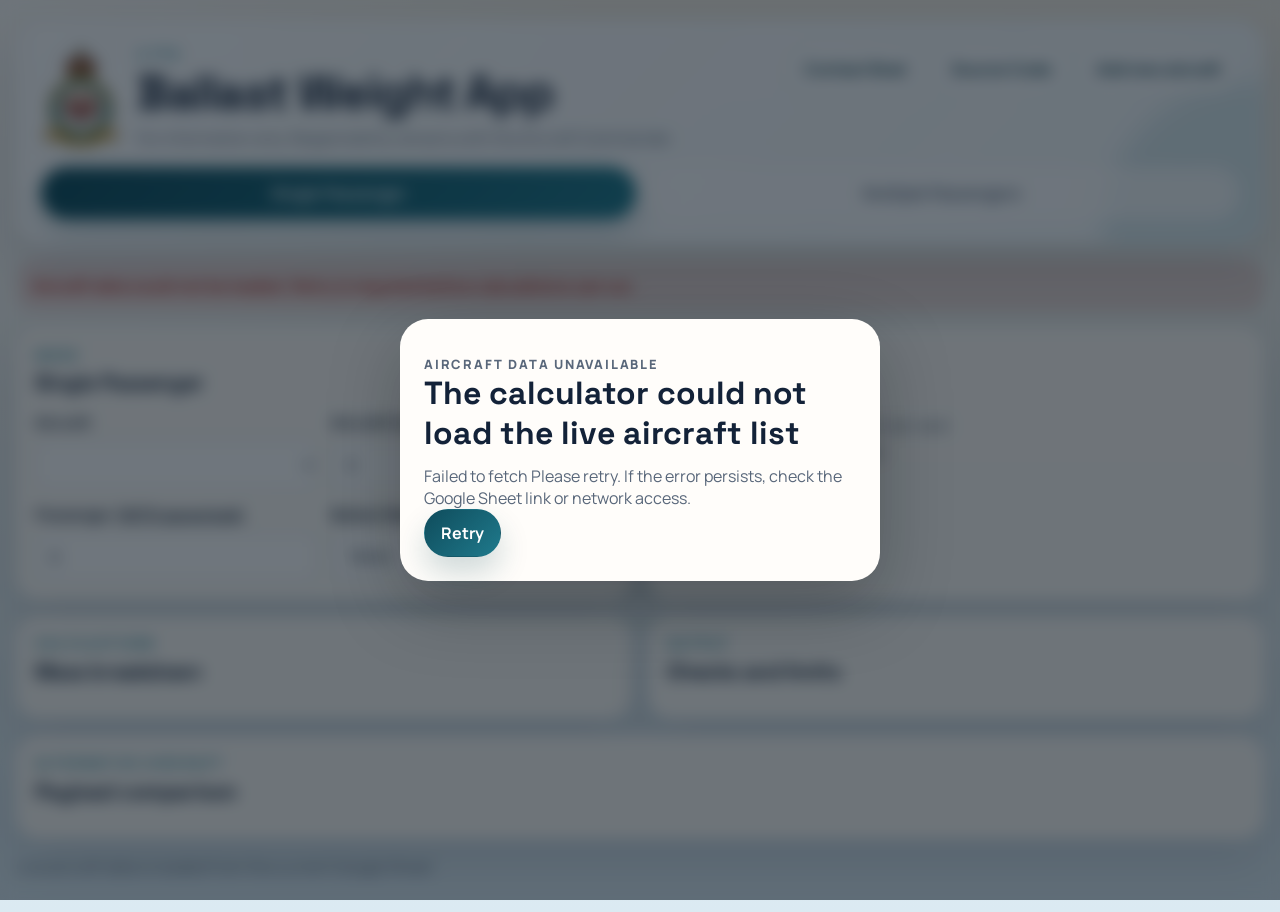
==== index.html @ dc532817 "as github page" ====
<!DOCTYPE html>
<html lang="en">
  <head>
    <meta charset="utf-8">
    <meta name="viewport" content="width=device-width, initial-scale=1">
    <meta
      name="description"
      content="2 FTS ballast weight calculator for glider pilots, including single-passenger and multiple-passenger planning."
    >
    <title>2 FTS Ballast Weight App</title>
    <link rel="stylesheet" href="assets/styles.css">
    <script defer src="assets/vendor/jspdf.umd.min.js"></script>
    <script defer src="assets/vendor/jspdf.plugin.autotable.min.js"></script>
    <script defer src="assets/app.js"></script>
  </head>
  <body>
    <noscript>
      <div class="noscript-banner">
        JavaScript is required to use this calculator.
      </div>
    </noscript>

    <div id="loadOverlay" class="load-overlay is-active" role="alert" aria-live="assertive">
      <div class="load-card">
        <p id="loadEyebrow" class="hero__eyebrow">Loading aircraft data</p>
        <h2 id="loadTitle">Preparing the ballast calculator</h2>
        <p id="loadMessage">
          Please wait while the latest aircraft data is retrieved.
        </p>
        <button id="retryLoadButton" class="button button--primary" type="button" hidden>
          Retry
        </button>
      </div>
    </div>

    <div class="page-shell">
      <header class="hero">
        <div class="hero__top">
          <div class="hero__brand">
            <img
              class="hero__image"
              src="www/2FTS KC.png"
              alt="2 FTS crest"
              width="80"
              height="100"
            >
            <div class="hero__copy">
              <p class="hero__eyebrow">2 FTS</p>
              <h1>Ballast Weight App</h1>
              <p class="hero__lead">
                For information only. Responsibility remains with the Aircraft Commander.
              </p>
            </div>
          </div>

          <div class="hero__links">
            <a class="button button--ghost" href="mailto:bradley.kennedy100@rafac.mod.gov.uk">
              Contact Brad
            </a>
            <a
              class="button button--ghost"
              href="https://github.com/b-kennedy0/2FTS-BallastWeight"
              target="_blank"
              rel="noreferrer"
            >
              Source Code
            </a>
            <a
              class="button button--ghost"
              href="https://docs.google.com/forms/d/e/1FAIpQLSdZUL2xQoC6--gYshqy-mRN6uogpsxnZMvVtqh0qOgCmbNavg/viewform?usp=sf_link"
              target="_blank"
              rel="noreferrer"
            >
              Add new aircraft
            </a>
          </div>
        </div>

        <div class="mode-toggle" role="tablist" aria-label="Calculator mode">
          <button
            id="modeSingleButton"
            class="mode-toggle__button is-active"
            type="button"
            role="tab"
            aria-selected="true"
            data-mode="single"
          >
            Single Passenger
          </button>
          <button
            id="modeMultiButton"
            class="mode-toggle__button"
            type="button"
            role="tab"
            aria-selected="false"
            data-mode="multi"
          >
            Multiple Passengers
          </button>
        </div>
      </header>

      <main>
        <section id="statusBanner" class="status-banner is-hidden" aria-live="polite"></section>

        <section id="singleModePanel" class="mode-panel">
          <div class="mode-grid mode-grid--single">
            <article class="card">
              <div class="card__header">
                <div>
                  <p class="card__eyebrow">Mode</p>
                  <h2>Single Passenger</h2>
                </div>
              </div>

              <div class="field-grid">
                <label class="field">
                  <span>Aircraft</span>
                  <select id="singleAircraftSelect" aria-label="Aircraft"></select>
                </label>

                <label class="field">
                  <span>Aircraft Commander <u>(WITH parachute)</u></span>
                  <input
                    id="singleCommanderInput"
                    type="number"
                    min="0"
                    max="120"
                    step="1"
                    inputmode="decimal"
                    value="0"
                  >
                </label>

                <label class="field">
                  <span>Passenger <u>(WITH parachute)</u></span>
                  <input
                    id="singlePassengerInput"
                    type="number"
                    min="0"
                    max="120"
                    step="1"
                    inputmode="decimal"
                    value="0"
                  >
                </label>

                <label class="field">
                  <span>Ballast Weights</span>
                  <select id="singleBallastSelect" aria-label="Ballast Weights">
                    <option value="0">None</option>
                    <option value="1">One</option>
                    <option value="2">Two</option>
                  </select>
                </label>
              </div>
            </article>

            <article class="card">
              <div class="card__header">
                <div>
                  <p class="card__eyebrow">Assumptions</p>
                  <h2>Sortie setup</h2>
                </div>
              </div>
              <ul class="assumption-list">
                <li>Aircraft Commander in the rear seat</li>
                <li>Passenger in the front seat</li>
                <li>Nil carry-on items</li>
              </ul>
            </article>

            <article class="card">
              <div class="card__header">
                <div>
                  <p class="card__eyebrow">Calculations</p>
                  <h2>Mass breakdown</h2>
                </div>
              </div>
              <div id="singleCalculations" class="metric-list"></div>
            </article>

            <article class="card">
              <div class="card__header">
                <div>
                  <p class="card__eyebrow">Output</p>
                  <h2>Checks and limits</h2>
                </div>
              </div>
              <div id="singleOutput" class="status-list"></div>
            </article>

            <article class="card card--wide">
              <div class="card__header">
                <div>
                  <p class="card__eyebrow">Alternative aircraft</p>
                  <h2>Payload comparison</h2>
                </div>
              </div>
              <div id="altAircraftTable" class="table-shell"></div>
            </article>
          </div>
        </section>

        <section id="multiModePanel" class="mode-panel" hidden>
          <div class="mode-grid mode-grid--multi">
            <article class="card">
              <div class="card__header">
                <div>
                  <p class="card__eyebrow">Passenger list</p>
                  <h2>Multiple Passengers</h2>
                </div>
              </div>

              <div class="field-grid">
                <label class="field">
                  <span>Number of passengers</span>
                  <input
                    id="passengerCountInput"
                    type="number"
                    min="1"
                    max="50"
                    step="1"
                    inputmode="numeric"
                    value="10"
                  >
                </label>
              </div>

              <label class="toggle-row" for="multiAircraftToggle">
                <input id="multiAircraftToggle" type="checkbox">
                <span>Set Aircraft Ballasts</span>
              </label>

              <p class="helper-text">
                Enable this to configure aircraft-specific commander weights and ballast settings for
                allocation in the Multiple Passengers summary.
              </p>

              <div class="action-row">
                <button id="saveSummaryButton" class="button button--primary" type="button">
                  Save Summary
                </button>
                <button id="resetMultiButton" class="button button--ghost" type="button">
                  Reset
                </button>
              </div>
            </article>

            <article class="card card--wide">
              <div class="card__header">
                <div>
                  <p class="card__eyebrow">Passenger list</p>
                  <h2>Names and weights</h2>
                </div>
              </div>

              <div class="passenger-head">
                <div>Name</div>
                <div>Weight WITH Parachute</div>
              </div>

              <div id="passengerInputs" class="passenger-list"></div>
            </article>

            <article id="aircraftConfigCard" class="card card--wide" hidden>
              <div class="card__header">
                <div>
                  <p class="card__eyebrow">Aircraft configuration</p>
                  <h2>Set Aircraft Ballasts</h2>
                </div>
              </div>

              <p class="helper-text">
                Include the aircraft you want to consider. Each included aircraft needs an Aircraft
                Commander weight and a ballast setting before it can be used for allocation.
              </p>

              <div id="aircraftConfigList" class="aircraft-config-list"></div>
            </article>

            <article class="card card--wide">
              <div class="card__header">
                <div>
                  <p class="card__eyebrow">Passenger ballast summary</p>
                  <h2>Output table</h2>
                </div>
              </div>
              <div id="multiSummaryTable" class="table-shell"></div>
            </article>
          </div>
        </section>
      </main>

      <footer class="footer">
        <p id="dataFootnote">
          Live aircraft data is loaded from the current Google Sheet.
        </p>
      </footer>
    </div>
  </body>
</html>
---- assets/styles.css ----
@import url("https://fonts.googleapis.com/css2?family=Manrope:wght@400;500;600;700;800&family=Space+Grotesk:wght@500;700&display=swap");

:root {
  --bg-top: #f4efe4;
  --bg-bottom: #dbeaf2;
  --panel: rgba(255, 252, 247, 0.92);
  --panel-strong: #fffdfa;
  --ink: #132238;
  --muted: #59677a;
  --line: rgba(19, 34, 56, 0.12);
  --line-strong: rgba(19, 34, 56, 0.2);
  --brand: #0f4c5c;
  --brand-strong: #093847;
  --accent: #1f7a8c;
  --accent-soft: rgba(31, 122, 140, 0.1);
  --success: #0b7a4d;
  --success-soft: rgba(11, 122, 77, 0.12);
  --warning: #b45f06;
  --warning-soft: rgba(180, 95, 6, 0.14);
  --danger: #b42318;
  --danger-soft: rgba(180, 35, 24, 0.12);
  --info: #1d4ed8;
  --info-soft: rgba(29, 78, 216, 0.1);
  --shadow: 0 20px 48px rgba(15, 27, 48, 0.12);
  --radius-lg: 24px;
  --radius-md: 18px;
  --radius-sm: 12px;
}

* {
  box-sizing: border-box;
}

html {
  scroll-behavior: smooth;
}

body {
  margin: 0;
  min-height: 100vh;
  font-family: "Manrope", "Segoe UI", sans-serif;
  color: var(--ink);
  background:
    radial-gradient(circle at top left, rgba(255, 255, 255, 0.75), transparent 38%),
    linear-gradient(180deg, var(--bg-top) 0%, var(--bg-bottom) 100%);
}

button,
input,
select {
  font: inherit;
}

a {
  color: var(--brand-strong);
}

.page-shell {
  width: min(1200px, calc(100% - 1.5rem));
  margin: 0 auto;
  padding: 1rem 0 2rem;
}

.hero {
  position: relative;
  padding: 1.25rem;
  border: 1px solid rgba(255, 255, 255, 0.7);
  border-radius: 28px;
  background:
    linear-gradient(135deg, rgba(255, 255, 255, 0.94), rgba(245, 250, 252, 0.92)),
    linear-gradient(180deg, rgba(15, 76, 92, 0.08), transparent);
  box-shadow: var(--shadow);
  overflow: hidden;
}

.hero::after {
  content: "";
  position: absolute;
  inset: auto -8rem -8rem auto;
  width: 18rem;
  aspect-ratio: 1;
  border-radius: 50%;
  background: rgba(31, 122, 140, 0.12);
  filter: blur(10px);
}

.hero__top {
  position: relative;
  display: grid;
  gap: 1rem;
  z-index: 1;
}

.hero__brand {
  display: flex;
  align-items: center;
  gap: 1rem;
}

.hero__image {
  flex: 0 0 auto;
  width: 80px;
  height: 100px;
  object-fit: contain;
}

.hero__copy h1 {
  margin: 0;
  font-family: "Space Grotesk", "Manrope", sans-serif;
  font-size: clamp(1.8rem, 4.5vw, 3rem);
  line-height: 1;
  letter-spacing: -0.03em;
}

.hero__eyebrow,
.card__eyebrow {
  margin: 0 0 0.35rem;
  font-size: 0.8rem;
  font-weight: 800;
  letter-spacing: 0.14em;
  text-transform: uppercase;
  color: var(--accent);
}

.hero__lead {
  max-width: 42rem;
  margin: 0.65rem 0 0;
  color: var(--muted);
  font-size: 1rem;
}

.hero__links {
  display: flex;
  flex-wrap: wrap;
  gap: 0.65rem;
}

.mode-toggle {
  position: relative;
  z-index: 1;
  display: grid;
  grid-template-columns: repeat(2, minmax(0, 1fr));
  gap: 0.5rem;
  margin-top: 1.1rem;
}

.mode-toggle__button {
  border: 1px solid transparent;
  border-radius: 999px;
  padding: 0.9rem 1rem;
  background: rgba(255, 255, 255, 0.65);
  color: var(--muted);
  font-weight: 700;
  cursor: pointer;
  transition: transform 160ms ease, background 160ms ease, color 160ms ease, border-color 160ms ease;
}

.mode-toggle__button:hover,
.mode-toggle__button:focus-visible {
  transform: translateY(-1px);
  border-color: rgba(15, 76, 92, 0.25);
  outline: none;
}

.mode-toggle__button.is-active {
  background: linear-gradient(135deg, var(--brand), var(--accent));
  color: #ffffff;
  box-shadow: 0 12px 28px rgba(15, 76, 92, 0.24);
}

.button {
  display: inline-flex;
  align-items: center;
  justify-content: center;
  gap: 0.5rem;
  min-height: 2.85rem;
  padding: 0.75rem 1rem;
  border: 1px solid transparent;
  border-radius: 999px;
  font-weight: 700;
  text-decoration: none;
  cursor: pointer;
  transition: transform 160ms ease, box-shadow 160ms ease, background 160ms ease, color 160ms ease;
}

.button:hover,
.button:focus-visible {
  transform: translateY(-1px);
  outline: none;
}

.button--primary {
  background: linear-gradient(135deg, var(--brand), var(--accent));
  color: #ffffff;
  box-shadow: 0 16px 30px rgba(15, 76, 92, 0.2);
}

.button--ghost {
  border-color: rgba(15, 76, 92, 0.16);
  background: rgba(255, 255, 255, 0.7);
  color: var(--brand-strong);
}

main {
  margin-top: 1rem;
}

.mode-panel {
  animation: panel-in 220ms ease;
}

@keyframes panel-in {
  from {
    opacity: 0;
    transform: translateY(10px);
  }

  to {
    opacity: 1;
    transform: translateY(0);
  }
}

.mode-grid {
  display: grid;
  gap: 1rem;
}

.card {
  padding: 1.1rem;
  border: 1px solid rgba(255, 255, 255, 0.72);
  border-radius: var(--radius-lg);
  background: var(--panel);
  box-shadow: var(--shadow);
  backdrop-filter: blur(14px);
}

.card__header {
  display: flex;
  align-items: start;
  justify-content: space-between;
  gap: 1rem;
  margin-bottom: 1rem;
}

.card__header h2 {
  margin: 0;
  font-family: "Space Grotesk", "Manrope", sans-serif;
  font-size: clamp(1.05rem, 2.2vw, 1.35rem);
  letter-spacing: -0.02em;
}

.field-grid {
  display: grid;
  gap: 0.9rem;
}

.field {
  display: grid;
  gap: 0.45rem;
}

.field span {
  font-size: 0.93rem;
  font-weight: 700;
}

.field input,
.field select,
.passenger-row input,
.aircraft-config-card input,
.aircraft-config-card select {
  width: 100%;
  min-height: 3rem;
  padding: 0.75rem 0.9rem;
  border: 1px solid var(--line-strong);
  border-radius: var(--radius-sm);
  background: rgba(255, 255, 255, 0.86);
  color: var(--ink);
  transition: border-color 160ms ease, box-shadow 160ms ease, background 160ms ease;
}

.field input:focus-visible,
.field select:focus-visible,
.passenger-row input:focus-visible,
.aircraft-config-card input:focus-visible,
.aircraft-config-card select:focus-visible {
  border-color: rgba(31, 122, 140, 0.6);
  box-shadow: 0 0 0 4px rgba(31, 122, 140, 0.14);
  outline: none;
}

.assumption-list {
  margin: 0;
  padding-left: 1.2rem;
  color: var(--muted);
  line-height: 1.65;
}

.metric-list {
  display: grid;
  gap: 0.8rem;
}

.metric {
  display: grid;
  gap: 0.2rem;
  padding: 0.85rem 0.95rem;
  border: 1px solid var(--line);
  border-radius: var(--radius-md);
  background: rgba(255, 255, 255, 0.58);
}

.metric__label {
  font-size: 0.82rem;
  font-weight: 700;
  letter-spacing: 0.04em;
  text-transform: uppercase;
  color: var(--muted);
}

.metric__value {
  font-size: 1.05rem;
  font-weight: 800;
  color: var(--ink);
}

.metric__note {
  font-size: 0.82rem;
  color: var(--muted);
}

.metric--danger {
  border-color: rgba(180, 35, 24, 0.22);
  background: var(--danger-soft);
}

.metric--danger .metric__value {
  color: var(--danger);
}

.status-list {
  display: grid;
  gap: 0.75rem;
}

.status-item {
  display: grid;
  grid-template-columns: auto 1fr;
  gap: 0.8rem;
  align-items: start;
  padding: 0.9rem 1rem;
  border-radius: var(--radius-md);
  border: 1px solid transparent;
  background: rgba(255, 255, 255, 0.62);
}

.status-item__dot {
  width: 0.9rem;
  height: 0.9rem;
  margin-top: 0.25rem;
  border-radius: 50%;
  background: currentColor;
  box-shadow: 0 0 0 6px currentColor;
  opacity: 0.18;
}

.status-item__content {
  display: grid;
  gap: 0.1rem;
}

.status-item__title {
  font-size: 0.84rem;
  font-weight: 800;
  letter-spacing: 0.08em;
  text-transform: uppercase;
}

.status-item__text {
  font-size: 0.98rem;
  font-weight: 700;
}

.status-item--success {
  color: var(--success);
  border-color: rgba(11, 122, 77, 0.15);
  background: var(--success-soft);
}

.status-item--warning {
  color: var(--warning);
  border-color: rgba(180, 95, 6, 0.18);
  background: var(--warning-soft);
}

.status-item--danger {
  color: var(--danger);
  border-color: rgba(180, 35, 24, 0.16);
  background: var(--danger-soft);
}

.status-item--info {
  color: var(--info);
  border-color: rgba(29, 78, 216, 0.15);
  background: var(--info-soft);
}

.table-shell {
  overflow-x: auto;
}

.data-table {
  width: 100%;
  border-collapse: collapse;
  min-width: 42rem;
}

.data-table th,
.data-table td {
  padding: 0.85rem 0.9rem;
  border-bottom: 1px solid var(--line);
  text-align: left;
  vertical-align: top;
}

.data-table th {
  position: sticky;
  top: 0;
  background: rgba(245, 250, 252, 0.96);
  font-size: 0.8rem;
  font-weight: 800;
  letter-spacing: 0.08em;
  text-transform: uppercase;
  color: var(--muted);
}

.data-table tbody tr:nth-child(even) {
  background: rgba(255, 255, 255, 0.42);
}

.pill {
  display: inline-flex;
  align-items: center;
  justify-content: center;
  min-width: 4.6rem;
  padding: 0.4rem 0.7rem;
  border-radius: 999px;
  font-size: 0.78rem;
  font-weight: 800;
  letter-spacing: 0.05em;
  text-transform: uppercase;
}

.pill--ok {
  color: var(--success);
  background: var(--success-soft);
}

.pill--alert {
  color: var(--danger);
  background: var(--danger-soft);
}

.helper-text,
.validation-note,
.footer p {
  margin: 0;
  color: var(--muted);
  line-height: 1.55;
}

.action-row {
  display: flex;
  flex-wrap: wrap;
  gap: 0.7rem;
  margin-top: 1rem;
}

.toggle-row {
  display: inline-flex;
  align-items: center;
  gap: 0.75rem;
  margin-top: 1rem;
  font-weight: 800;
  color: var(--brand-strong);
}

.toggle-row input {
  width: 1.1rem;
  height: 1.1rem;
}

.passenger-head,
.passenger-row {
  display: grid;
  grid-template-columns: minmax(0, 1fr) minmax(132px, 160px);
  gap: 0.75rem;
}

.passenger-head {
  margin-bottom: 0.6rem;
  padding: 0 0.2rem;
  font-size: 0.85rem;
  font-weight: 800;
  color: var(--muted);
}

.passenger-list,
.aircraft-config-list {
  display: grid;
  gap: 0.75rem;
}

.passenger-row {
  padding: 0.9rem;
  border: 1px solid var(--line);
  border-radius: var(--radius-md);
  background: rgba(255, 255, 255, 0.6);
}

.aircraft-config-card {
  display: grid;
  gap: 0.9rem;
  padding: 1rem;
  border: 1px solid var(--line);
  border-radius: var(--radius-md);
  background: rgba(255, 255, 255, 0.68);
}

.aircraft-config-card__top {
  display: flex;
  align-items: start;
  justify-content: space-between;
  gap: 0.75rem;
}

.aircraft-config-card__name {
  margin: 0;
  font-size: 1.02rem;
  font-weight: 800;
}

.aircraft-config-card__weight {
  font-size: 0.88rem;
  color: var(--muted);
}

.aircraft-config-card__fields {
  display: grid;
  gap: 0.8rem;
}

.aircraft-config-card__include {
  display: inline-flex;
  align-items: center;
  gap: 0.65rem;
  font-weight: 800;
  color: var(--brand-strong);
}

.aircraft-config-card__include input {
  width: 1.1rem;
  height: 1.1rem;
  min-height: auto;
  padding: 0;
}

.aircraft-config-card.is-inactive {
  opacity: 0.72;
}

.aircraft-config-card.is-invalid {
  border-color: rgba(180, 95, 6, 0.28);
  background: rgba(255, 248, 239, 0.92);
}

.aircraft-config-card.is-valid {
  border-color: rgba(11, 122, 77, 0.24);
  background: rgba(246, 255, 250, 0.95);
}

.validation-note {
  min-height: 1.3rem;
  font-size: 0.84rem;
}

.validation-note--warning {
  color: var(--warning);
  font-weight: 700;
}

.validation-note--success {
  color: var(--success);
  font-weight: 700;
}

.status-banner {
  margin-bottom: 1rem;
  padding: 0.9rem 1rem;
  border-radius: var(--radius-md);
  font-weight: 700;
}

.status-banner.is-hidden {
  display: none;
}

.status-banner--info {
  color: var(--brand-strong);
  background: var(--accent-soft);
}

.status-banner--danger {
  color: var(--danger);
  background: var(--danger-soft);
}

.footer {
  padding: 1rem 0 0;
}

.load-overlay {
  position: fixed;
  inset: 0;
  display: none;
  align-items: center;
  justify-content: center;
  padding: 1rem;
  background: rgba(7, 20, 32, 0.58);
  backdrop-filter: blur(8px);
  z-index: 50;
}

.load-overlay.is-active {
  display: flex;
}

.load-card {
  width: min(30rem, 100%);
  padding: 1.5rem;
  border-radius: 28px;
  background: var(--panel-strong);
  box-shadow: 0 24px 70px rgba(0, 0, 0, 0.25);
}

.load-card h2 {
  margin: 0;
  font-family: "Space Grotesk", "Manrope", sans-serif;
  font-size: clamp(1.4rem, 4vw, 2rem);
}

.load-card p {
  margin: 0.75rem 0 0;
  color: var(--muted);
}

.noscript-banner {
  padding: 0.9rem 1rem;
  background: var(--danger);
  color: #ffffff;
  text-align: center;
  font-weight: 800;
}

.empty-state {
  padding: 1rem;
  border: 1px dashed var(--line-strong);
  border-radius: var(--radius-md);
  color: var(--muted);
  text-align: center;
}

@media (min-width: 700px) {
  .field-grid {
    grid-template-columns: repeat(2, minmax(0, 1fr));
  }

  .aircraft-config-card__fields {
    grid-template-columns: repeat(3, minmax(0, 1fr));
  }

  .aircraft-config-list {
    grid-template-columns: repeat(2, minmax(0, 1fr));
  }
}

@media (min-width: 980px) {
  .page-shell {
    width: min(1280px, calc(100% - 2rem));
    padding-top: 1.25rem;
  }

  .hero {
    padding: 1.5rem;
  }

  .hero__top {
    grid-template-columns: minmax(0, 1fr) auto;
    align-items: start;
  }

  .mode-grid--single {
    grid-template-columns: repeat(2, minmax(0, 1fr));
  }

  .mode-grid--multi {
    grid-template-columns: minmax(300px, 360px) minmax(0, 1fr);
    align-items: start;
  }

  .card--wide {
    grid-column: 1 / -1;
  }

  .mode-grid--multi .card--wide:nth-of-type(2) {
    grid-column: 2 / 3;
  }

  .mode-grid--multi .card--wide:nth-of-type(3) {
    grid-column: 1 / -1;
  }

  .mode-grid--multi .card--wide:nth-of-type(4) {
    grid-column: 1 / -1;
  }
}

@media (max-width: 699px) {
  .hero__brand {
    align-items: start;
  }

  .hero__image {
    width: 64px;
    height: 80px;
  }

  .passenger-head {
    display: none;
  }

  .passenger-row,
  .aircraft-config-card__fields {
    grid-template-columns: 1fr;
  }

  .data-table {
    min-width: 34rem;
  }
}
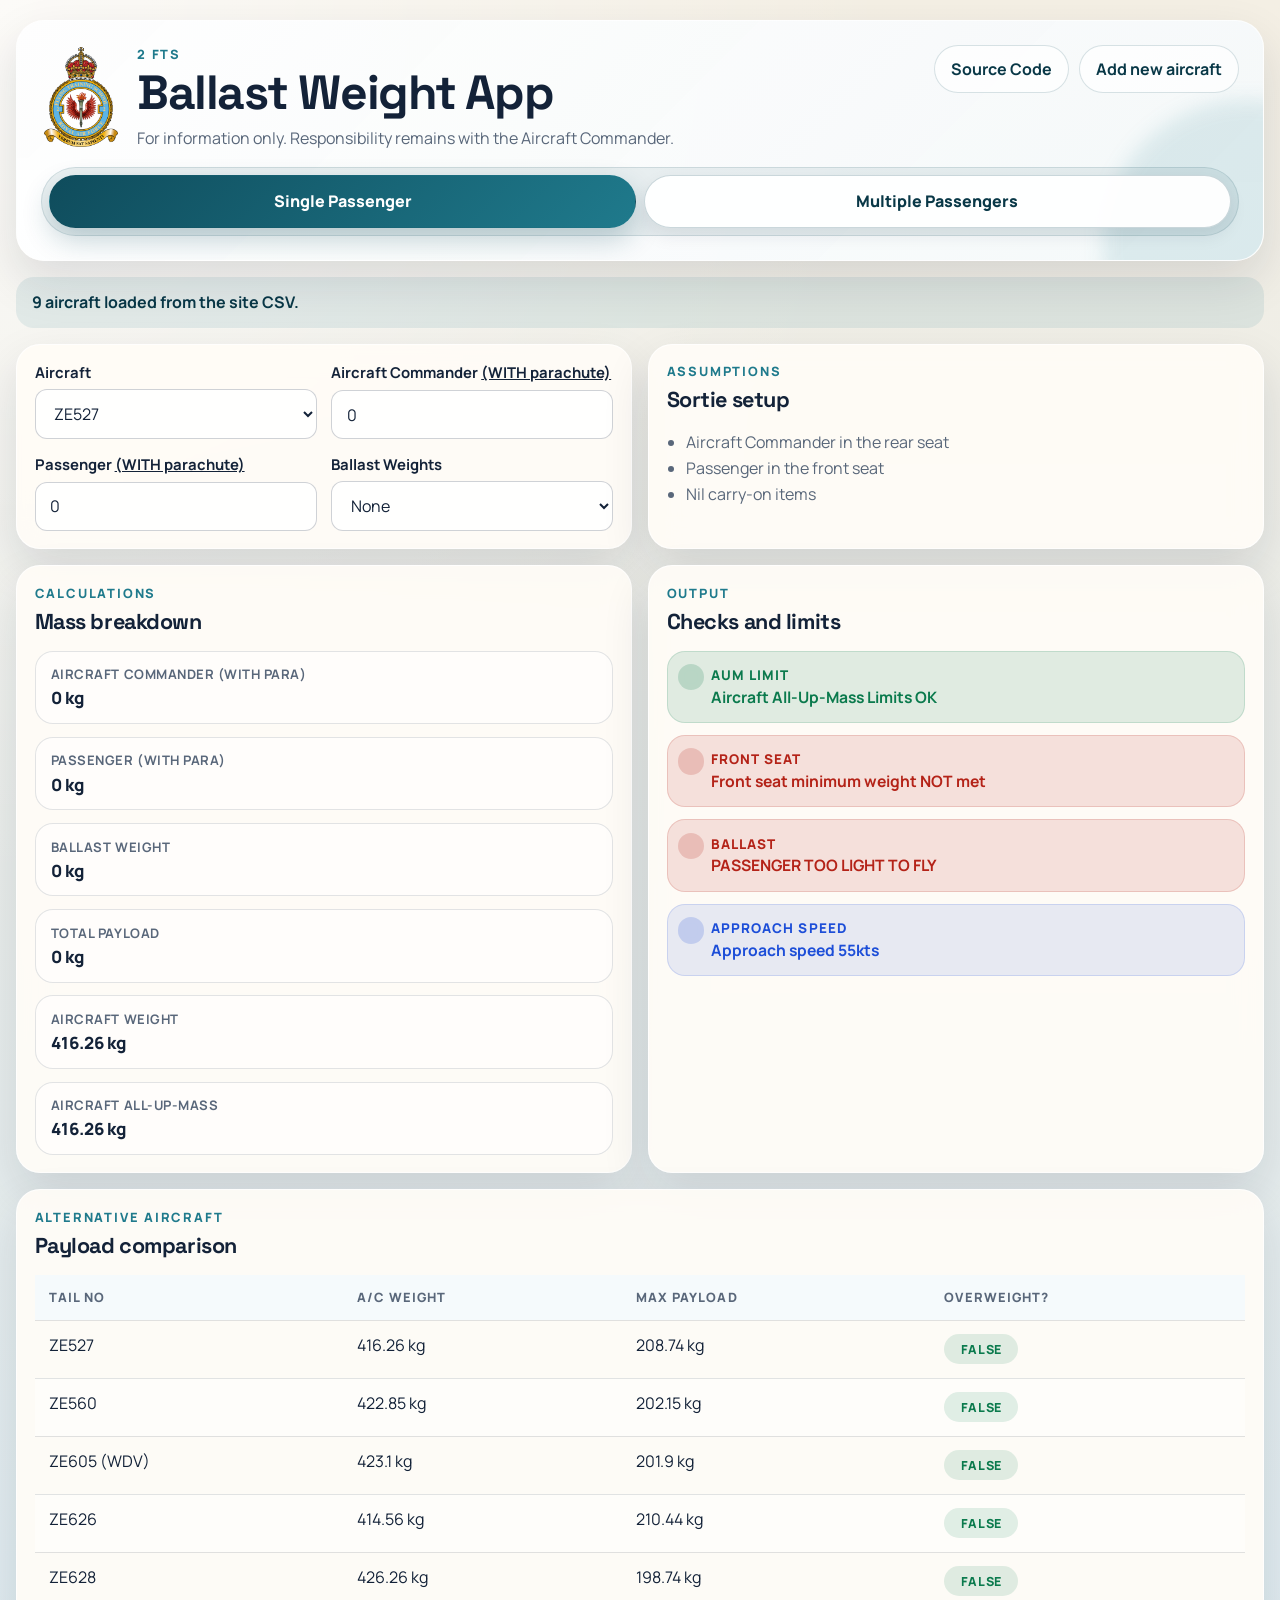
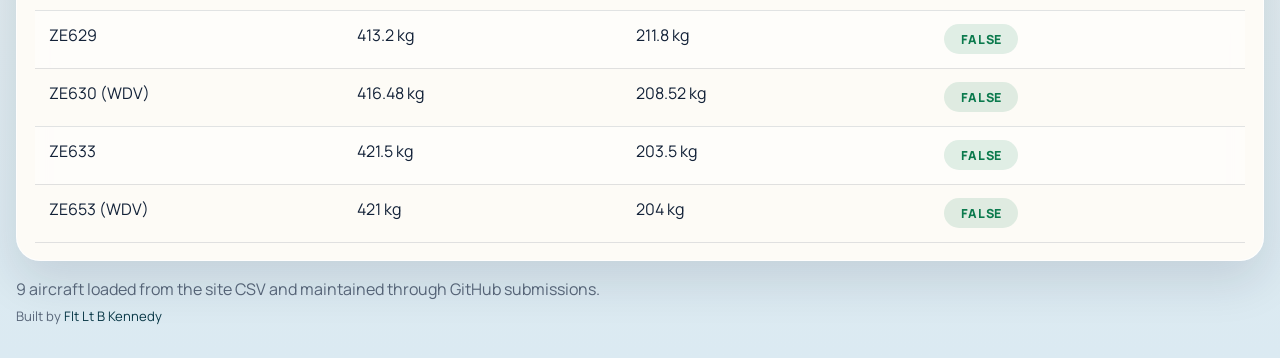
==== commit 27d7e8c4: "Refactor aircraft data handling and update issue submission process" ====
--- a/index.html
+++ b/index.html
@@ -54,9 +54,6 @@
           </div>
 
           <div class="hero__links">
-            <a class="button button--ghost" href="mailto:bradley.kennedy100@rafac.mod.gov.uk">
-              Contact Brad
-            </a>
             <a
               class="button button--ghost"
               href="https://github.com/b-kennedy0/2FTS-BallastWeight"
@@ -67,7 +64,7 @@
             </a>
             <a
               class="button button--ghost"
-              href="https://docs.google.com/forms/d/e/1FAIpQLSdZUL2xQoC6--gYshqy-mRN6uogpsxnZMvVtqh0qOgCmbNavg/viewform?usp=sf_link"
+              href="https://github.com/b-kennedy0/2FTS-BallastWeight/issues/new?template=add-aircraft.yml"
               target="_blank"
               rel="noreferrer"
             >
@@ -106,13 +103,6 @@
         <section id="singleModePanel" class="mode-panel">
           <div class="mode-grid mode-grid--single">
             <article class="card">
-              <div class="card__header">
-                <div>
-                  <p class="card__eyebrow">Mode</p>
-                  <h2>Single Passenger</h2>
-                </div>
-              </div>
-
               <div class="field-grid">
                 <label class="field">
                   <span>Aircraft</span>
@@ -239,7 +229,7 @@
 
               <div class="action-row">
                 <button id="saveSummaryButton" class="button button--primary" type="button">
-                  Save Summary
+                  Download PDF
                 </button>
                 <button id="resetMultiButton" class="button button--ghost" type="button">
                   Reset
@@ -294,7 +284,11 @@
 
       <footer class="footer">
         <p id="dataFootnote">
-          Live aircraft data is loaded from the current Google Sheet.
+          Aircraft data is loaded from the site CSV and updated through GitHub submissions.
+        </p>
+        <p class="footer__credit">
+          Built by
+          <a href="https://bradk.co.uk/contact" target="_blank" rel="noreferrer">Flt Lt B Kennedy</a>
         </p>
       </footer>
     </div>
--- a/assets/styles.css
+++ b/assets/styles.css
@@ -142,29 +142,36 @@
   grid-template-columns: repeat(2, minmax(0, 1fr));
   gap: 0.5rem;
   margin-top: 1.1rem;
+  padding: 0.45rem;
+  border: 1px solid rgba(15, 76, 92, 0.12);
+  border-radius: 999px;
+  background: rgba(15, 76, 92, 0.08);
 }
 
 .mode-toggle__button {
-  border: 1px solid transparent;
+  border: 1px solid rgba(15, 76, 92, 0.22);
   border-radius: 999px;
   padding: 0.9rem 1rem;
-  background: rgba(255, 255, 255, 0.65);
-  color: var(--muted);
-  font-weight: 700;
+  background: rgba(255, 255, 255, 0.96);
+  color: var(--brand-strong);
+  font-weight: 800;
   cursor: pointer;
-  transition: transform 160ms ease, background 160ms ease, color 160ms ease, border-color 160ms ease;
+  box-shadow: 0 8px 18px rgba(15, 27, 48, 0.08);
+  transition: transform 160ms ease, background 160ms ease, color 160ms ease, border-color 160ms ease, box-shadow 160ms ease;
 }
 
 .mode-toggle__button:hover,
 .mode-toggle__button:focus-visible {
   transform: translateY(-1px);
-  border-color: rgba(15, 76, 92, 0.25);
+  border-color: rgba(15, 76, 92, 0.45);
+  box-shadow: 0 12px 22px rgba(15, 27, 48, 0.12);
   outline: none;
 }
 
 .mode-toggle__button.is-active {
   background: linear-gradient(135deg, var(--brand), var(--accent));
   color: #ffffff;
+  border-color: transparent;
   box-shadow: 0 12px 28px rgba(15, 76, 92, 0.24);
 }
 
@@ -617,7 +624,23 @@
 }
 
 .footer {
+  display: flex;
+  flex-direction: column;
+  gap: 0.25rem;
   padding: 1rem 0 0;
+}
+
+.footer__credit {
+  font-size: 0.82rem;
+}
+
+.footer__credit a {
+  text-decoration: none;
+}
+
+.footer__credit a:hover,
+.footer__credit a:focus-visible {
+  text-decoration: underline;
 }
 
 .load-overlay {
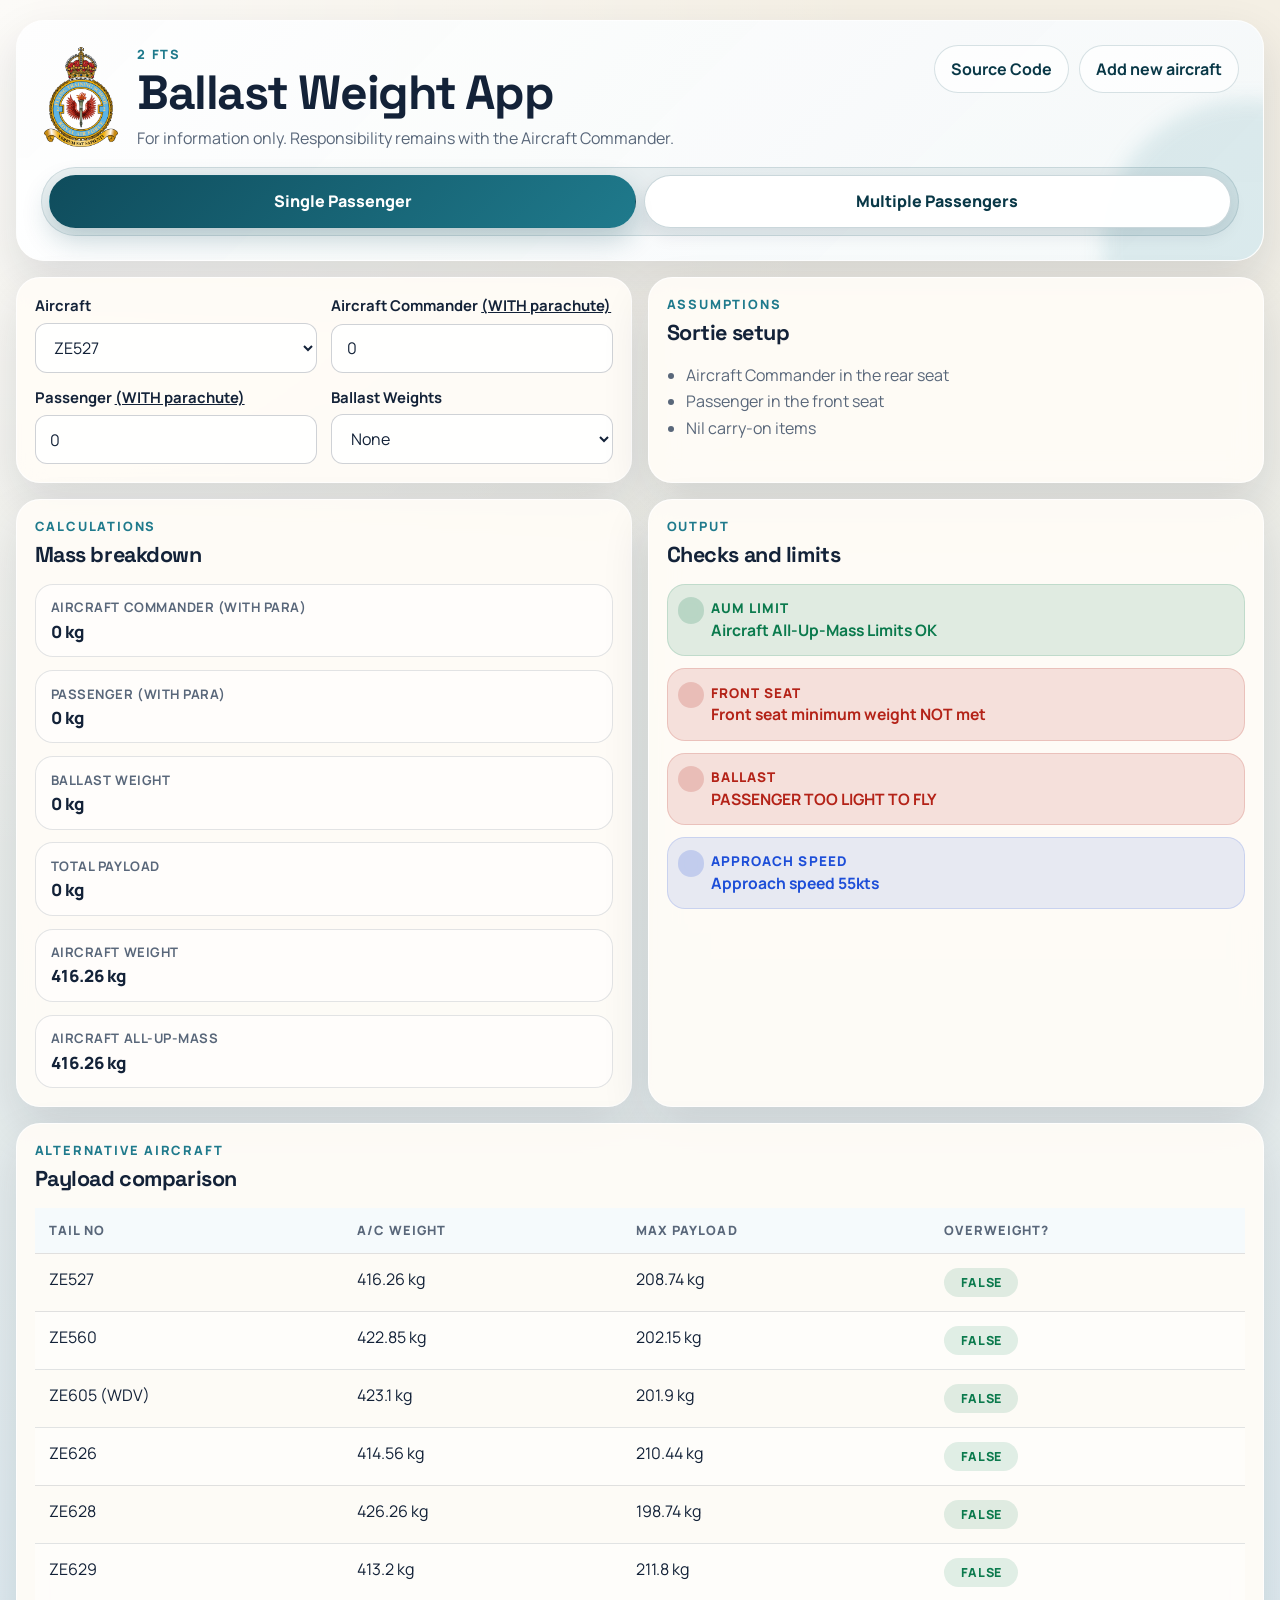
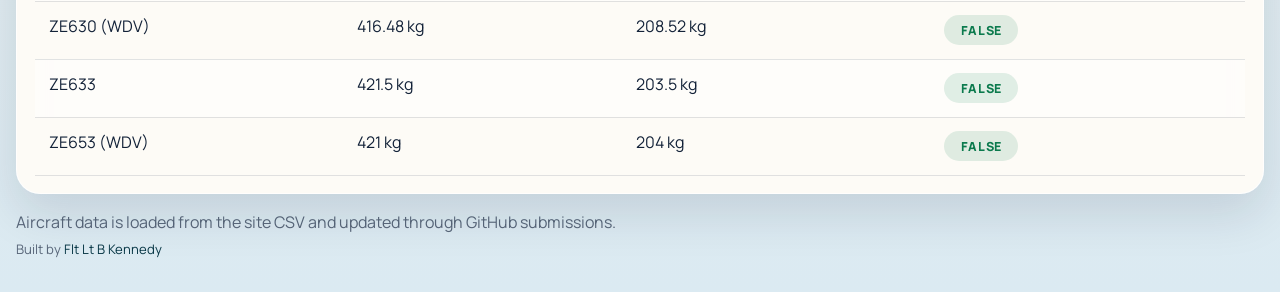
==== commit 853cb6ae: "Add multi-aircraft selection feature and update UI components" ====
--- a/index.html
+++ b/index.html
@@ -227,6 +227,19 @@
                 allocation in the Multiple Passengers summary.
               </p>
 
+              <div id="multiAircraftPickerField" class="field" hidden>
+                <span>Select aircraft for allocation</span>
+                <details id="multiAircraftPicker" class="aircraft-picker">
+                  <summary id="multiAircraftPickerSummary" class="aircraft-picker__summary">
+                    Choose aircraft
+                  </summary>
+                  <div id="multiAircraftPickerList" class="aircraft-picker__panel"></div>
+                </details>
+                <p class="field__hint">
+                  Selected aircraft will appear in Aircraft Configuration below.
+                </p>
+              </div>
+
               <div class="action-row">
                 <button id="saveSummaryButton" class="button button--primary" type="button">
                   Download PDF
@@ -262,7 +275,7 @@
               </div>
 
               <p class="helper-text">
-                Include the aircraft you want to consider. Each included aircraft needs an Aircraft
+                Configure the aircraft selected above. Each selected aircraft needs an Aircraft
                 Commander weight and a ballast setting before it can be used for allocation.
               </p>
 
--- a/assets/styles.css
+++ b/assets/styles.css
@@ -272,6 +272,13 @@
   font-weight: 700;
 }
 
+.field__hint {
+  margin: 0;
+  font-size: 0.82rem;
+  color: var(--muted);
+  line-height: 1.45;
+}
+
 .field input,
 .field select,
 .passenger-row input,
@@ -498,6 +505,75 @@
   height: 1.1rem;
 }
 
+.aircraft-picker {
+  overflow: hidden;
+  border: 1px solid var(--line-strong);
+  border-radius: var(--radius-md);
+  background: rgba(255, 255, 255, 0.86);
+}
+
+.aircraft-picker[open] {
+  box-shadow: 0 0 0 4px rgba(31, 122, 140, 0.12);
+}
+
+.aircraft-picker__summary {
+  display: flex;
+  align-items: center;
+  justify-content: space-between;
+  min-height: 3rem;
+  padding: 0.8rem 0.9rem;
+  cursor: pointer;
+  font-weight: 700;
+  list-style: none;
+}
+
+.aircraft-picker__summary::-webkit-details-marker {
+  display: none;
+}
+
+.aircraft-picker__summary::after {
+  content: "▾";
+  flex: 0 0 auto;
+  color: var(--accent);
+  transition: transform 160ms ease;
+}
+
+.aircraft-picker[open] .aircraft-picker__summary::after {
+  transform: rotate(180deg);
+}
+
+.aircraft-picker__panel {
+  display: grid;
+  gap: 0.45rem;
+  max-height: 15rem;
+  overflow-y: auto;
+  padding: 0 0.7rem 0.7rem;
+  border-top: 1px solid var(--line);
+}
+
+.aircraft-picker__option {
+  display: flex;
+  align-items: center;
+  gap: 0.7rem;
+  padding: 0.65rem 0.2rem;
+  font-weight: 700;
+  color: var(--ink);
+}
+
+.aircraft-picker__option input {
+  width: 1.05rem;
+  height: 1.05rem;
+  min-height: auto;
+  padding: 0;
+}
+
+.aircraft-picker__meta {
+  margin-left: auto;
+  font-size: 0.78rem;
+  font-weight: 700;
+  color: var(--muted);
+}
+
 .passenger-head,
 .passenger-row {
   display: grid;
@@ -556,25 +632,6 @@
 .aircraft-config-card__fields {
   display: grid;
   gap: 0.8rem;
-}
-
-.aircraft-config-card__include {
-  display: inline-flex;
-  align-items: center;
-  gap: 0.65rem;
-  font-weight: 800;
-  color: var(--brand-strong);
-}
-
-.aircraft-config-card__include input {
-  width: 1.1rem;
-  height: 1.1rem;
-  min-height: auto;
-  padding: 0;
-}
-
-.aircraft-config-card.is-inactive {
-  opacity: 0.72;
 }
 
 .aircraft-config-card.is-invalid {
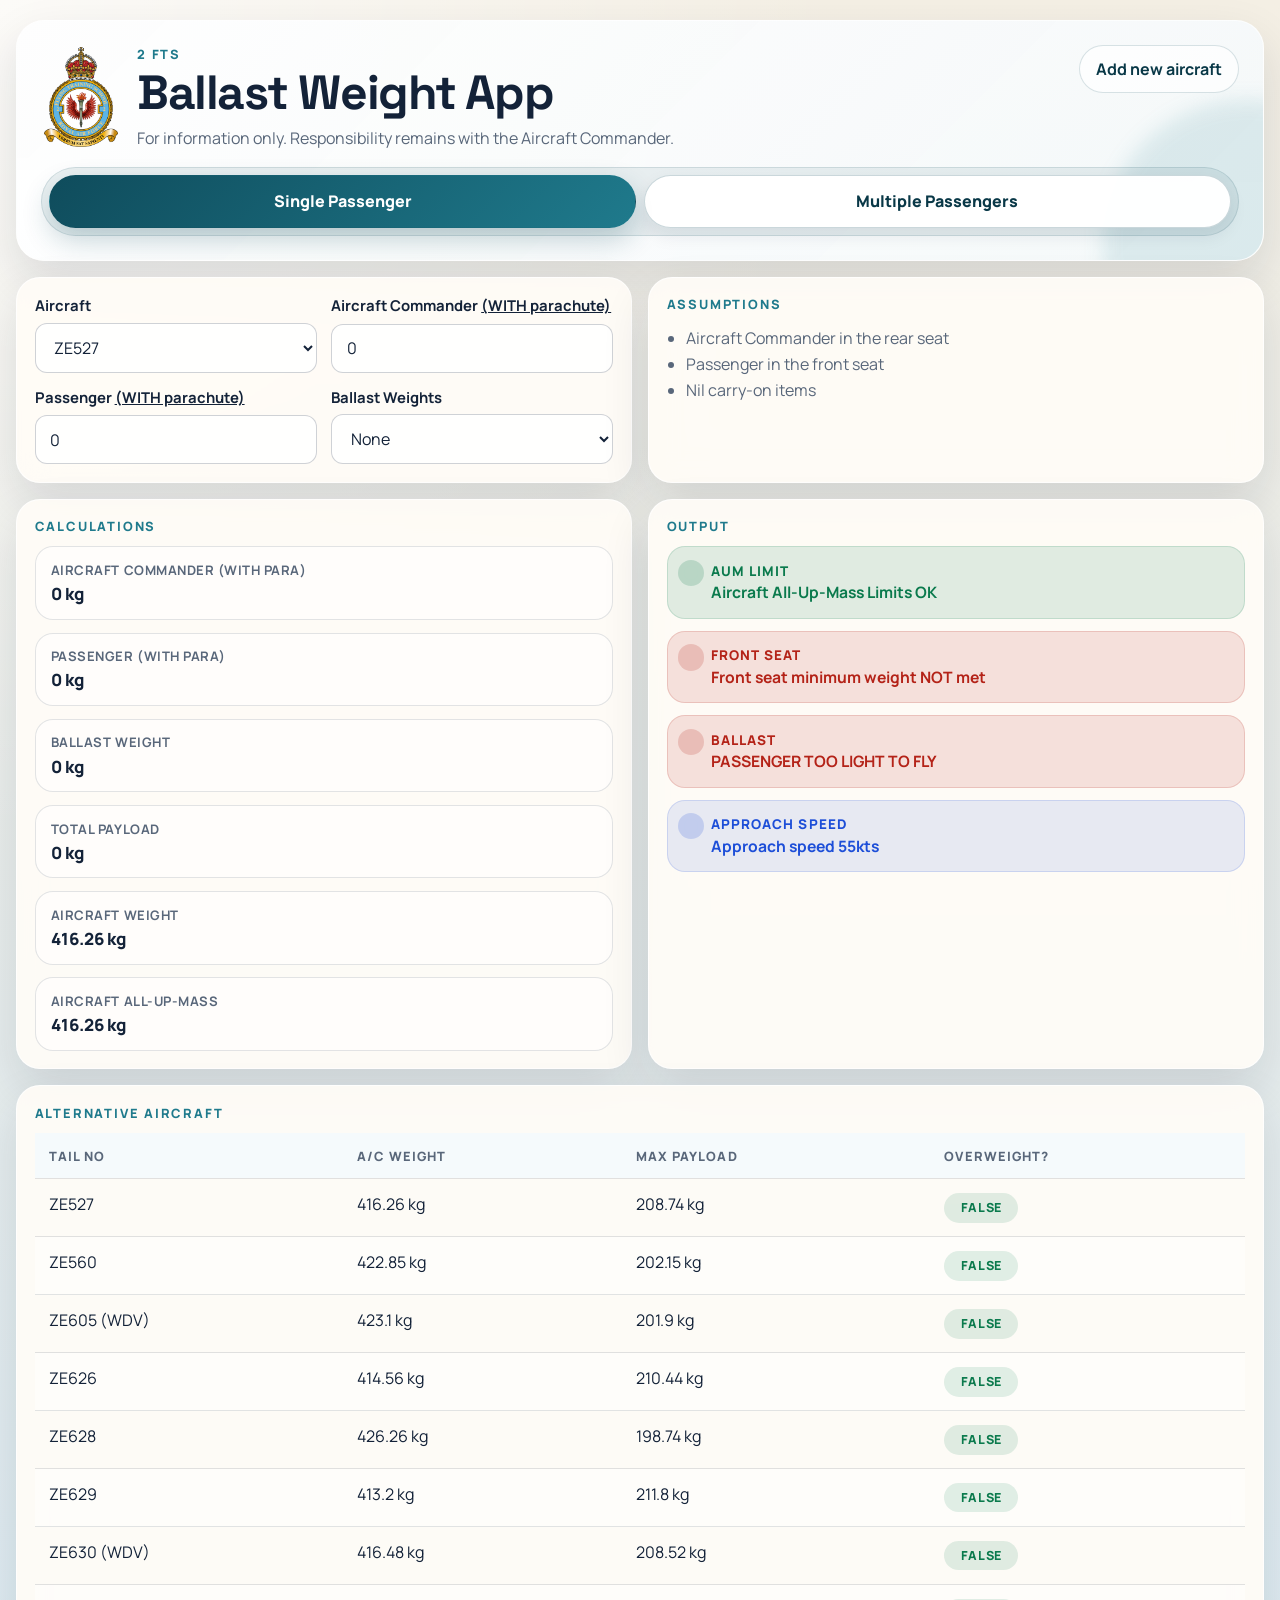
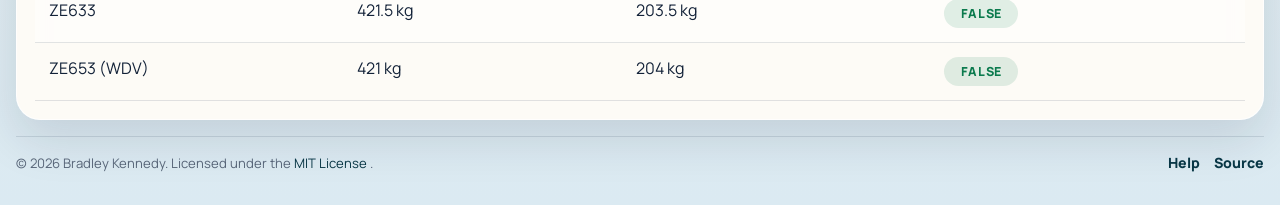
==== commit 2ce3ecda: "add help page, update layout single pax" ====
--- a/index.html
+++ b/index.html
@@ -8,6 +8,12 @@
       content="2 FTS ballast weight calculator for glider pilots, including single-passenger and multiple-passenger planning."
     >
     <title>2 FTS Ballast Weight App</title>
+    <link rel="icon" type="image/png" href="www/favicon-96x96.png" sizes="96x96" />
+    <link rel="icon" type="image/svg+xml" href="www/favicon.svg" />
+    <link rel="shortcut icon" href="www/favicon.ico" />
+    <link rel="apple-touch-icon" sizes="180x180" href="www/apple-touch-icon.png" />
+    <meta name="apple-mobile-web-app-title" content="Ballast App" />
+    <link rel="manifest" href="www/site.webmanifest" />
     <link rel="stylesheet" href="assets/styles.css">
     <script defer src="assets/vendor/jspdf.umd.min.js"></script>
     <script defer src="assets/vendor/jspdf.plugin.autotable.min.js"></script>
@@ -54,14 +60,6 @@
           </div>
 
           <div class="hero__links">
-            <a
-              class="button button--ghost"
-              href="https://github.com/b-kennedy0/2FTS-BallastWeight"
-              target="_blank"
-              rel="noreferrer"
-            >
-              Source Code
-            </a>
             <a
               class="button button--ghost"
               href="https://github.com/b-kennedy0/2FTS-BallastWeight/issues/new?template=add-aircraft.yml"
@@ -102,7 +100,7 @@
 
         <section id="singleModePanel" class="mode-panel">
           <div class="mode-grid mode-grid--single">
-            <article class="card">
+            <article class="card card--single-inputs">
               <div class="field-grid">
                 <label class="field">
                   <span>Aircraft</span>
@@ -146,12 +144,9 @@
               </div>
             </article>
 
-            <article class="card">
-              <div class="card__header">
-                <div>
-                  <p class="card__eyebrow">Assumptions</p>
-                  <h2>Sortie setup</h2>
-                </div>
+            <article class="card card--single-assumptions">
+              <div class="card__header card__header--simple">
+                <h2>Assumptions</h2>
               </div>
               <ul class="assumption-list">
                 <li>Aircraft Commander in the rear seat</li>
@@ -160,32 +155,23 @@
               </ul>
             </article>
 
-            <article class="card">
-              <div class="card__header">
-                <div>
-                  <p class="card__eyebrow">Calculations</p>
-                  <h2>Mass breakdown</h2>
-                </div>
+            <article class="card card--single-calculations">
+              <div class="card__header card__header--simple">
+                <h2>Calculations</h2>
               </div>
               <div id="singleCalculations" class="metric-list"></div>
             </article>
 
-            <article class="card">
-              <div class="card__header">
-                <div>
-                  <p class="card__eyebrow">Output</p>
-                  <h2>Checks and limits</h2>
-                </div>
+            <article class="card card--single-output">
+              <div class="card__header card__header--simple">
+                <h2>Output</h2>
               </div>
               <div id="singleOutput" class="status-list"></div>
             </article>
 
-            <article class="card card--wide">
-              <div class="card__header">
-                <div>
-                  <p class="card__eyebrow">Alternative aircraft</p>
-                  <h2>Payload comparison</h2>
-                </div>
+            <article class="card card--wide card--single-alt">
+              <div class="card__header card__header--simple">
+                <h2>Alternative aircraft</h2>
               </div>
               <div id="altAircraftTable" class="table-shell"></div>
             </article>
@@ -195,26 +181,20 @@
         <section id="multiModePanel" class="mode-panel" hidden>
           <div class="mode-grid mode-grid--multi">
             <article class="card">
-              <div class="card__header">
-                <div>
-                  <p class="card__eyebrow">Passenger list</p>
-                  <h2>Multiple Passengers</h2>
-                </div>
-              </div>
-
               <div class="field-grid">
-                <label class="field">
-                  <span>Number of passengers</span>
+                <div class="field">
+                  <label for="passengerCountInput">
+                    <span>Number of passengers</span>
+                  </label>
                   <input
                     id="passengerCountInput"
-                    type="number"
-                    min="1"
-                    max="50"
-                    step="1"
+                    type="text"
                     inputmode="numeric"
+                    pattern="[0-9]*"
+                    autocomplete="off"
                     value="10"
                   >
-                </label>
+                </div>
               </div>
 
               <label class="toggle-row" for="multiAircraftToggle">
@@ -228,13 +208,18 @@
               </p>
 
               <div id="multiAircraftPickerField" class="field" hidden>
-                <span>Select aircraft for allocation</span>
-                <details id="multiAircraftPicker" class="aircraft-picker">
-                  <summary id="multiAircraftPickerSummary" class="aircraft-picker__summary">
-                    Choose aircraft
-                  </summary>
-                  <div id="multiAircraftPickerList" class="aircraft-picker__panel"></div>
-                </details>
+                <div class="field__header">
+                  <span>Select aircraft for allocation</span>
+                  <span id="multiAircraftSelectionCount" class="field__status" aria-live="polite">
+                    0 aircraft selected
+                  </span>
+                </div>
+                <div
+                  id="multiAircraftPickerList"
+                  class="aircraft-picker-list"
+                  role="group"
+                  aria-label="Select aircraft for allocation"
+                ></div>
                 <p class="field__hint">
                   Selected aircraft will appear in Aircraft Configuration below.
                 </p>
@@ -296,13 +281,20 @@
       </main>
 
       <footer class="footer">
-        <p id="dataFootnote">
-          Aircraft data is loaded from the site CSV and updated through GitHub submissions.
+        <p class="footer__credit">
+          &copy; 2026 Bradley Kennedy. Licensed under the
+          <a
+            href="https://github.com/b-kennedy0/2FTS-BallastWeight/blob/master/LICENSE"
+            target="_blank"
+            rel="noreferrer"
+          >
+            MIT License
+          </a>.
         </p>
-        <p class="footer__credit">
-          Built by
-          <a href="https://bradk.co.uk/contact" target="_blank" rel="noreferrer">Flt Lt B Kennedy</a>
-        </p>
+        <div class="footer__links">
+          <a href="help.html">Help</a>
+          <a href="https://github.com/b-kennedy0/2FTS-BallastWeight" target="_blank" rel="noreferrer">Source</a>
+        </div>
       </footer>
     </div>
   </body>
--- a/assets/styles.css
+++ b/assets/styles.css
@@ -45,6 +45,10 @@
     linear-gradient(180deg, var(--bg-top) 0%, var(--bg-bottom) 100%);
 }
 
+[hidden] {
+  display: none !important;
+}
+
 button,
 input,
 select {
@@ -231,9 +235,11 @@
 .mode-grid {
   display: grid;
   gap: 1rem;
+  min-width: 0;
 }
 
 .card {
+  min-width: 0;
   padding: 1.1rem;
   border: 1px solid rgba(255, 255, 255, 0.72);
   border-radius: var(--radius-lg);
@@ -257,6 +263,19 @@
   letter-spacing: -0.02em;
 }
 
+.card__header--simple {
+  margin-bottom: 0.7rem;
+}
+
+.card__header--simple h2 {
+  font-family: "Manrope", "Segoe UI", sans-serif;
+  font-size: 0.8rem;
+  font-weight: 800;
+  letter-spacing: 0.14em;
+  text-transform: uppercase;
+  color: var(--accent);
+}
+
 .field-grid {
   display: grid;
   gap: 0.9rem;
@@ -270,6 +289,20 @@
 .field span {
   font-size: 0.93rem;
   font-weight: 700;
+}
+
+.field__header {
+  display: flex;
+  align-items: center;
+  justify-content: space-between;
+  gap: 0.75rem;
+}
+
+.field__status {
+  flex: 0 0 auto;
+  font-size: 0.8rem;
+  font-weight: 700;
+  color: var(--muted);
 }
 
 .field__hint {
@@ -421,6 +454,9 @@
 }
 
 .table-shell {
+  width: 100%;
+  max-width: 100%;
+  min-width: 0;
   overflow-x: auto;
 }
 
@@ -478,10 +514,45 @@
 
 .helper-text,
 .validation-note,
-.footer p {
+.footer__credit {
   margin: 0;
   color: var(--muted);
   line-height: 1.55;
+}
+
+.help-main {
+  display: grid;
+  gap: 1rem;
+}
+
+.help-grid {
+  display: grid;
+  gap: 1rem;
+}
+
+.help-card {
+  display: grid;
+  gap: 1rem;
+}
+
+.help-card p {
+  margin: 0;
+  color: var(--muted);
+  line-height: 1.65;
+}
+
+.help-list,
+.help-steps {
+  margin: 0;
+  padding-left: 1.2rem;
+  line-height: 1.7;
+}
+
+.help-note {
+  padding: 0.95rem 1rem;
+  border: 1px solid var(--line);
+  border-radius: var(--radius-md);
+  background: rgba(255, 255, 255, 0.58);
 }
 
 .action-row {
@@ -505,70 +576,44 @@
   height: 1.1rem;
 }
 
-.aircraft-picker {
-  overflow: hidden;
+.aircraft-picker-list {
+  display: grid;
+  gap: 0.45rem;
+  max-height: 15rem;
+  overflow-y: auto;
+  padding: 0.35rem 0.7rem;
   border: 1px solid var(--line-strong);
   border-radius: var(--radius-md);
   background: rgba(255, 255, 255, 0.86);
 }
 
-.aircraft-picker[open] {
-  box-shadow: 0 0 0 4px rgba(31, 122, 140, 0.12);
-}
-
-.aircraft-picker__summary {
-  display: flex;
-  align-items: center;
-  justify-content: space-between;
-  min-height: 3rem;
-  padding: 0.8rem 0.9rem;
-  cursor: pointer;
-  font-weight: 700;
-  list-style: none;
-}
-
-.aircraft-picker__summary::-webkit-details-marker {
-  display: none;
-}
-
-.aircraft-picker__summary::after {
-  content: "▾";
-  flex: 0 0 auto;
-  color: var(--accent);
-  transition: transform 160ms ease;
-}
-
-.aircraft-picker[open] .aircraft-picker__summary::after {
-  transform: rotate(180deg);
-}
-
-.aircraft-picker__panel {
-  display: grid;
-  gap: 0.45rem;
-  max-height: 15rem;
-  overflow-y: auto;
-  padding: 0 0.7rem 0.7rem;
-  border-top: 1px solid var(--line);
-}
-
 .aircraft-picker__option {
-  display: flex;
+  display: grid;
+  grid-template-columns: auto minmax(0, 1fr) auto;
   align-items: center;
   gap: 0.7rem;
-  padding: 0.65rem 0.2rem;
-  font-weight: 700;
+  padding: 0.7rem 0.2rem;
+  border-bottom: 1px solid var(--line);
   color: var(--ink);
+}
+
+.aircraft-picker__option:last-child {
+  border-bottom: 0;
 }
 
 .aircraft-picker__option input {
   width: 1.05rem;
   height: 1.05rem;
   min-height: auto;
+  margin: 0;
   padding: 0;
 }
 
+.aircraft-picker__name {
+  min-width: 0;
+}
+
 .aircraft-picker__meta {
-  margin-left: auto;
   font-size: 0.78rem;
   font-weight: 700;
   color: var(--muted);
@@ -682,13 +727,17 @@
 
 .footer {
   display: flex;
-  flex-direction: column;
-  gap: 0.25rem;
+  align-items: flex-start;
+  justify-content: space-between;
+  gap: 0.75rem 1.5rem;
+  margin-top: 1rem;
   padding: 1rem 0 0;
+  border-top: 1px solid var(--line);
 }
 
 .footer__credit {
   font-size: 0.82rem;
+  max-width: 44rem;
 }
 
 .footer__credit a {
@@ -697,6 +746,26 @@
 
 .footer__credit a:hover,
 .footer__credit a:focus-visible {
+  text-decoration: underline;
+}
+
+.footer__links {
+  display: flex;
+  flex-wrap: wrap;
+  align-items: center;
+  justify-content: flex-end;
+  gap: 0.9rem;
+  font-size: 0.88rem;
+  font-weight: 800;
+}
+
+.footer__links a {
+  color: var(--brand-strong);
+  text-decoration: none;
+}
+
+.footer__links a:hover,
+.footer__links a:focus-visible {
   text-decoration: underline;
 }
 
@@ -804,6 +873,14 @@
   .mode-grid--multi .card--wide:nth-of-type(4) {
     grid-column: 1 / -1;
   }
+
+  .help-grid {
+    grid-template-columns: repeat(2, minmax(0, 1fr));
+  }
+
+  .help-card--wide {
+    grid-column: 1 / -1;
+  }
 }
 
 @media (max-width: 699px) {
@@ -828,4 +905,32 @@
   .data-table {
     min-width: 34rem;
   }
-}
+
+  .mode-grid--single .card--single-assumptions {
+    order: -1;
+  }
+
+  .mode-grid--single .card--single-inputs {
+    order: 0;
+  }
+
+  .mode-grid--single .card--single-calculations {
+    order: 1;
+  }
+
+  .mode-grid--single .card--single-output {
+    order: 2;
+  }
+
+  .mode-grid--single .card--single-alt {
+    order: 3;
+  }
+
+  .footer {
+    flex-direction: column;
+  }
+
+  .footer__links {
+    justify-content: flex-start;
+  }
+}
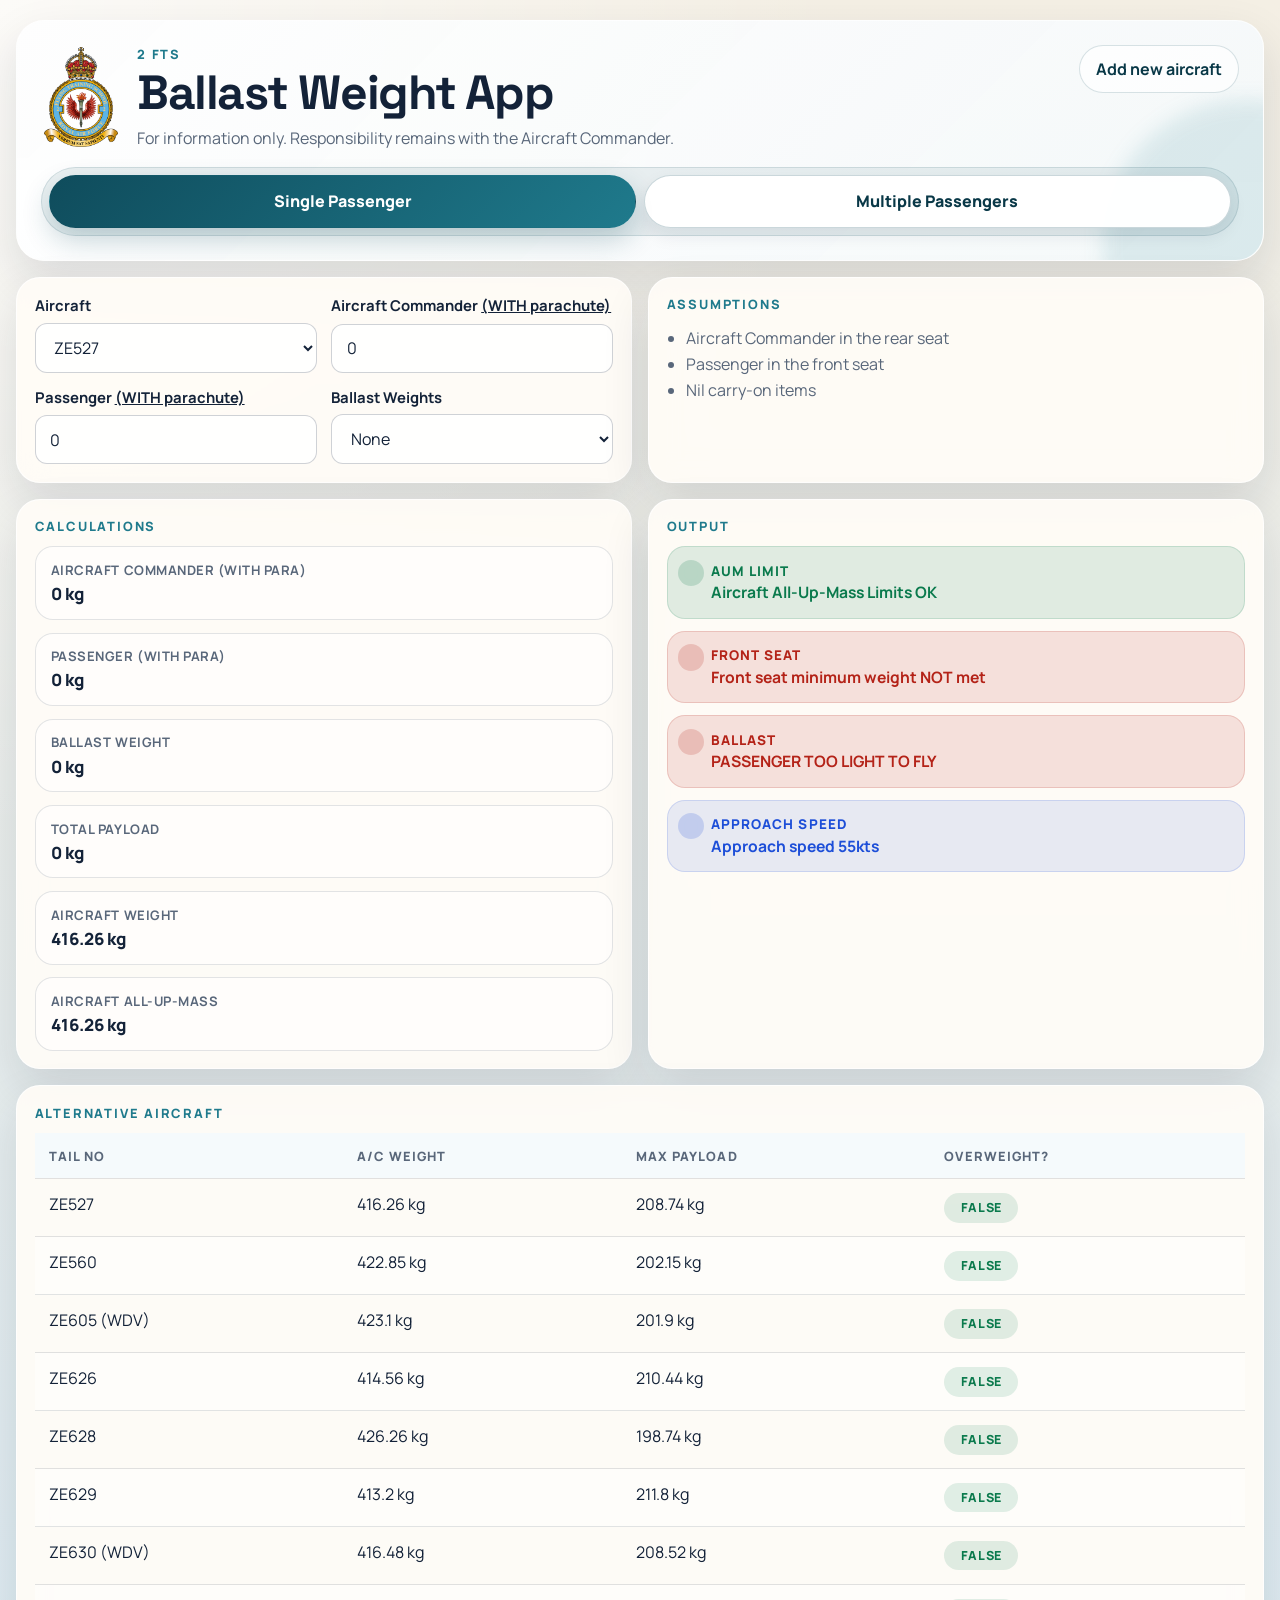
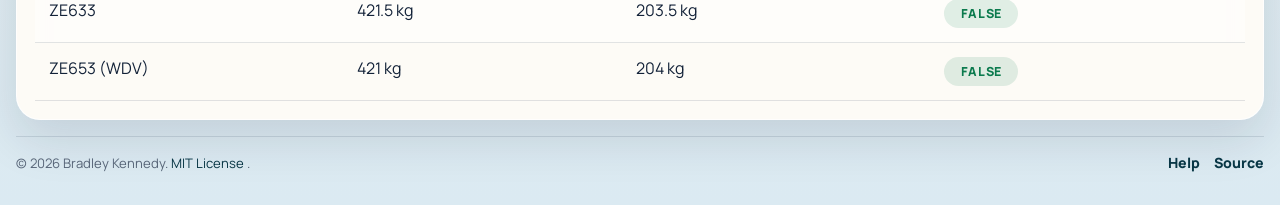
==== commit 53396fd6: "rmove words in footer" ====
--- a/index.html
+++ b/index.html
@@ -282,7 +282,7 @@
 
       <footer class="footer">
         <p class="footer__credit">
-          &copy; 2026 Bradley Kennedy. Licensed under the
+          &copy; 2026 Bradley Kennedy. 
           <a
             href="https://github.com/b-kennedy0/2FTS-BallastWeight/blob/master/LICENSE"
             target="_blank"
